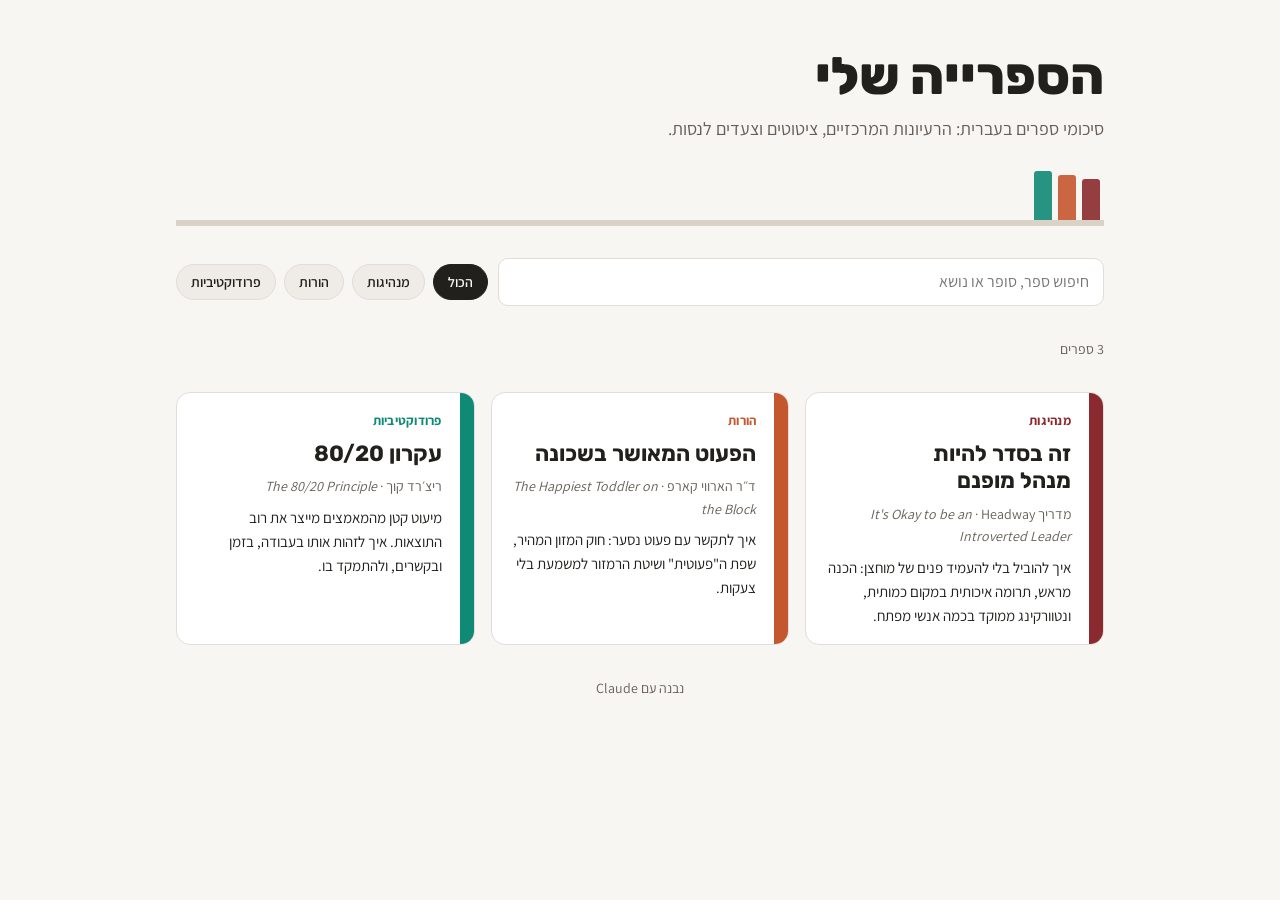
==== index.html @ 2019f7ca "Add files via upload" ====
<!doctype html>
<html lang="he" dir="rtl">
<head>
<meta charset="utf-8">
<meta name="viewport" content="width=device-width,initial-scale=1,viewport-fit=cover">
<title>הספרייה שלי</title>
<meta name="description" content="סיכומי ספרים בעברית">
<link rel="preconnect" href="https://fonts.googleapis.com">
<link rel="stylesheet" href="https://fonts.googleapis.com/css2?family=Rubik:wght@500;700;800&family=Assistant:wght@400;600;700&display=swap">
<style>
*,*::before,*::after{box-sizing:border-box}
:root{
  --bg:#f7f6f3; --surface:#ffffff; --fg:#22201d; --muted:#665f58; --line:#e2ddd6; --chip:#efece7;
  --shelf:#d9d2c7;
  --display:"Rubik","Assistant",system-ui,sans-serif;
  --body:"Assistant","Rubik",system-ui,sans-serif;
  color-scheme:light;
}
@media (prefers-color-scheme:dark){:root:not([data-theme="light"]){
  --bg:#181614; --surface:#211e1b; --fg:#ece8e3; --muted:#a59d94; --line:#34302b; --chip:#2b2723; --shelf:#3a352f; color-scheme:dark}}
:root[data-theme="dark"]{--bg:#181614; --surface:#211e1b; --fg:#ece8e3; --muted:#a59d94; --line:#34302b; --chip:#2b2723; --shelf:#3a352f; color-scheme:dark}
body{margin:0;background:var(--bg);color:var(--fg);font-family:var(--body);font-size:17px;line-height:1.6}
.wrap{max-width:960px;margin:0 auto;padding-block:48px 72px;
  padding-left:max(16px,env(safe-area-inset-left,0px));padding-right:max(16px,env(safe-area-inset-right,0px));
  display:flex;flex-direction:column;gap:32px}
h1{font-family:var(--display);font-weight:800;font-size:clamp(34px,7vw,52px);line-height:1.1;margin:0}
header{display:flex;flex-direction:column;gap:10px}
header p{margin:0;color:var(--muted);font-size:18px}
.spines{display:flex;gap:6px;align-items:flex-end;height:64px;padding:0 4px;border-bottom:6px solid var(--shelf);margin-top:8px}
.spines span{width:18px;border-radius:3px 3px 0 0;opacity:.9}
.tools{display:flex;flex-wrap:wrap;gap:10px;align-items:center}
.search{flex:1 1 220px;font:inherit;font-size:16px;padding:10px 14px;border-radius:10px;border:1px solid var(--line);background:var(--surface);color:var(--fg)}
.search:focus{outline:2px solid var(--fg);outline-offset:1px}
.chips{display:flex;flex-wrap:wrap;gap:8px}
.chip{font:inherit;font-size:14px;font-weight:600;padding:6px 14px;border-radius:999px;border:1px solid var(--line);background:var(--chip);color:var(--fg);cursor:pointer}
.chip[aria-pressed="true"]{background:var(--fg);color:var(--bg);border-color:var(--fg)}
.count{color:var(--muted);font-size:14px}
.grid{display:grid;grid-template-columns:repeat(auto-fill,minmax(260px,1fr));gap:16px}
.card{display:flex;text-decoration:none;color:inherit;background:var(--surface);border:1px solid var(--line);border-radius:14px;overflow:hidden;transition:transform .15s ease,box-shadow .15s ease}
.card:hover{transform:translateY(-2px);box-shadow:0 8px 24px rgb(0 0 0 / .08)}
.card:focus-visible{outline:2px solid var(--fg);outline-offset:2px}
.spine{flex:none;width:14px}
.body{padding:18px 18px 16px;display:flex;flex-direction:column;gap:8px;min-width:0}
.cat{font-size:13px;font-weight:700;letter-spacing:.02em}
.card h2{font-family:var(--display);font-size:22px;font-weight:700;line-height:1.25;margin:0;text-wrap:balance}
.by{color:var(--muted);font-size:14px}
.by bdi{font-style:italic}
.blurb{margin:0;font-size:15px}
.empty{color:var(--muted);text-align:center;padding:40px 0}
footer{color:var(--muted);font-size:14px;text-align:center}
</style>
</head>
<body>
<div class="wrap">
  <header>
    <h1>הספרייה שלי</h1>
    <p>סיכומי ספרים בעברית: הרעיונות המרכזיים, ציטוטים וצעדים לנסות.</p>
    <div class="spines" id="spines" aria-hidden="true"></div>
  </header>

  <div class="tools">
    <input class="search" id="q" type="search" placeholder="חיפוש ספר, סופר או נושא" aria-label="חיפוש">
    <div class="chips" id="chips" role="group" aria-label="סינון לפי נושא"></div>
  </div>
  <div class="count" id="count"></div>
  <div class="grid" id="grid"></div>
  <footer>נבנה עם Claude</footer>
</div>

<script src="books.js"></script>
<script>
(function(){
  var books = window.BOOKS || [];
  var grid = document.getElementById('grid');
  var q = document.getElementById('q');
  var chips = document.getElementById('chips');
  var count = document.getElementById('count');
  var active = 'הכול';

  // Decorative shelf: one spine per book, varied heights
  var spines = document.getElementById('spines');
  books.forEach(function(b, i){
    var s = document.createElement('span');
    s.style.background = b.color;
    s.style.height = (70 + (i * 37) % 30) + '%';
    spines.appendChild(s);
  });

  var cats = ['הכול'].concat(books.map(function(b){return b.category}).filter(function(c, i, a){return c && a.indexOf(c) === i}));
  cats.forEach(function(c){
    var btn = document.createElement('button');
    btn.className = 'chip'; btn.type = 'button'; btn.textContent = c;
    btn.setAttribute('aria-pressed', c === active);
    btn.onclick = function(){ active = c; render(); };
    chips.appendChild(btn);
  });

  function esc(s){ return String(s || '').replace(/[&<>"]/g, function(ch){ return {'&':'&amp;','<':'&lt;','>':'&gt;','"':'&quot;'}[ch]; }); }

  function render(){
    var term = q.value.trim().toLowerCase();
    Array.prototype.forEach.call(chips.children, function(b){ b.setAttribute('aria-pressed', b.textContent === active); });
    var list = books.filter(function(b){
      if (active !== 'הכול' && b.category !== active) return false;
      if (!term) return true;
      return [b.title, b.original, b.author, b.category, b.blurb].join(' ').toLowerCase().indexOf(term) !== -1;
    });
    count.textContent = list.length === 1 ? 'ספר אחד' : list.length + ' ספרים';
    grid.innerHTML = list.length ? list.map(function(b){
      return '<a class="card" href="books/' + esc(b.slug) + '.html">' +
        '<span class="spine" style="background:' + esc(b.color) + '"></span>' +
        '<div class="body">' +
          '<span class="cat" style="color:' + esc(b.color) + '">' + esc(b.category) + '</span>' +
          '<h2>' + esc(b.title) + '</h2>' +
          '<span class="by">' + esc(b.author) + ' · <bdi dir="ltr">' + esc(b.original) + '</bdi></span>' +
          '<p class="blurb">' + esc(b.blurb) + '</p>' +
        '</div></a>';
    }).join('') : '<div class="empty">לא נמצאו ספרים</div>';
  }
  q.addEventListener('input', render);
  render();
})();
</script>
</body>
</html>
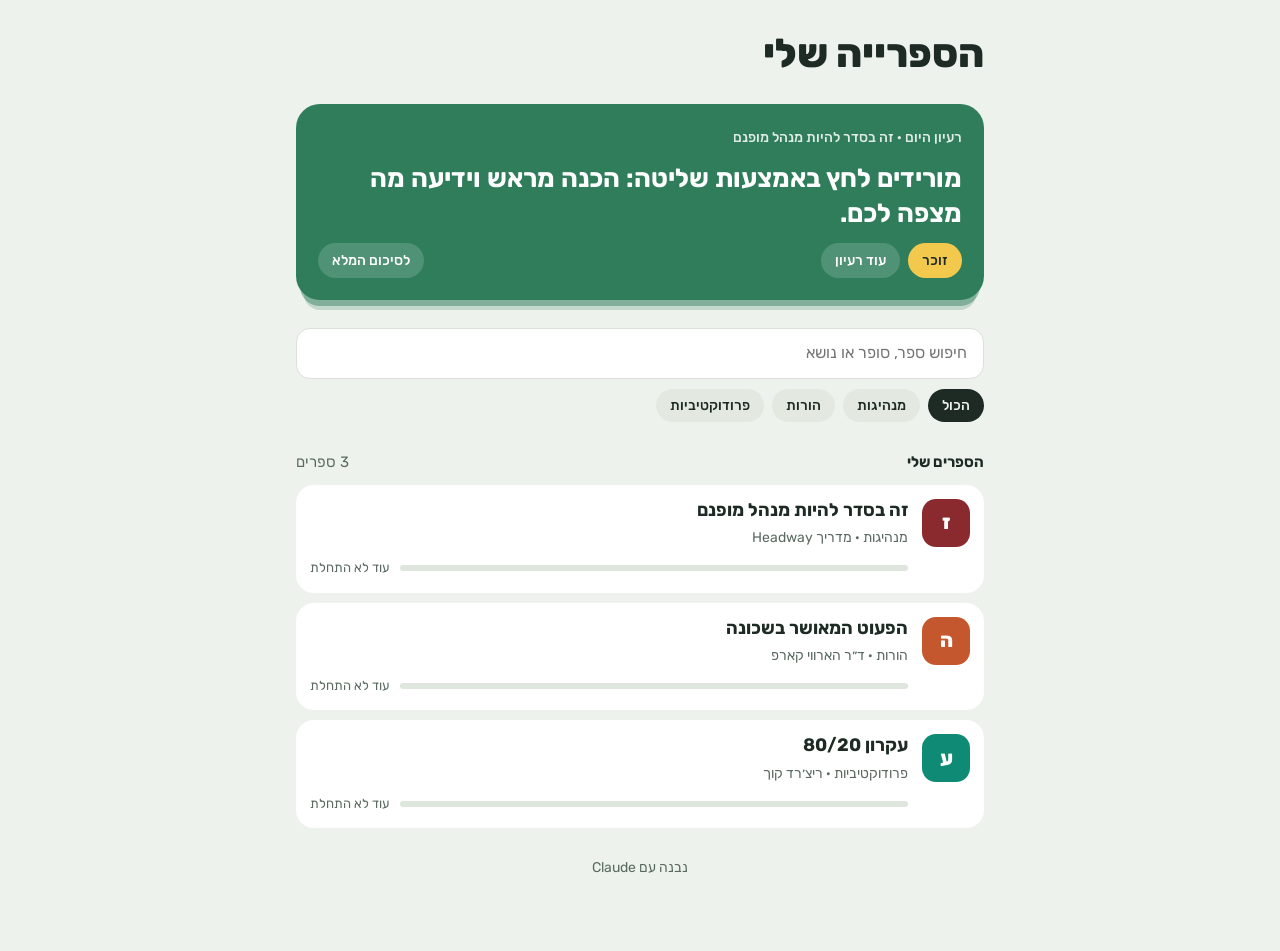
==== commit 0c30cd83: "Redesign site as memory cards: idea of the day, idea deck, step checklists Co-Authored-By: Claude Op" ====
--- a/index.html
+++ b/index.html
@@ -6,46 +6,48 @@
 <title>הספרייה שלי</title>
 <meta name="description" content="סיכומי ספרים בעברית">
 <link rel="preconnect" href="https://fonts.googleapis.com">
-<link rel="stylesheet" href="https://fonts.googleapis.com/css2?family=Rubik:wght@500;700;800&family=Assistant:wght@400;600;700&display=swap">
+<link rel="stylesheet" href="https://fonts.googleapis.com/css2?family=Rubik:wght@400;500;700;800&display=swap">
+<link rel="stylesheet" href="assets/theme.css">
 <style>
-*,*::before,*::after{box-sizing:border-box}
-:root{
-  --bg:#f7f6f3; --surface:#ffffff; --fg:#22201d; --muted:#665f58; --line:#e2ddd6; --chip:#efece7;
-  --shelf:#d9d2c7;
-  --display:"Rubik","Assistant",system-ui,sans-serif;
-  --body:"Assistant","Rubik",system-ui,sans-serif;
-  color-scheme:light;
-}
-@media (prefers-color-scheme:dark){:root:not([data-theme="light"]){
-  --bg:#181614; --surface:#211e1b; --fg:#ece8e3; --muted:#a59d94; --line:#34302b; --chip:#2b2723; --shelf:#3a352f; color-scheme:dark}}
-:root[data-theme="dark"]{--bg:#181614; --surface:#211e1b; --fg:#ece8e3; --muted:#a59d94; --line:#34302b; --chip:#2b2723; --shelf:#3a352f; color-scheme:dark}
-body{margin:0;background:var(--bg);color:var(--fg);font-family:var(--body);font-size:17px;line-height:1.6}
-.wrap{max-width:960px;margin:0 auto;padding-block:48px 72px;
+/* Home: "idea of the day" card on top, then the book list with how much of each book's steps were applied. */
+.wrap{max-width:720px;margin:0 auto;padding-block:32px 72px;
   padding-left:max(16px,env(safe-area-inset-left,0px));padding-right:max(16px,env(safe-area-inset-right,0px));
-  display:flex;flex-direction:column;gap:32px}
-h1{font-family:var(--display);font-weight:800;font-size:clamp(34px,7vw,52px);line-height:1.1;margin:0}
-header{display:flex;flex-direction:column;gap:10px}
-header p{margin:0;color:var(--muted);font-size:18px}
-.spines{display:flex;gap:6px;align-items:flex-end;height:64px;padding:0 4px;border-bottom:6px solid var(--shelf);margin-top:8px}
-.spines span{width:18px;border-radius:3px 3px 0 0;opacity:.9}
-.tools{display:flex;flex-wrap:wrap;gap:10px;align-items:center}
-.search{flex:1 1 220px;font:inherit;font-size:16px;padding:10px 14px;border-radius:10px;border:1px solid var(--line);background:var(--surface);color:var(--fg)}
-.search:focus{outline:2px solid var(--fg);outline-offset:1px}
+  display:flex;flex-direction:column;gap:28px}
+header{display:flex;justify-content:space-between;align-items:center;gap:12px;flex-wrap:wrap}
+h1{font-weight:800;font-size:clamp(28px,6vw,40px);line-height:1.1;margin:0}
+.streak{background:var(--surface);border-radius:999px;padding:4px 12px;font-size:14px;font-weight:700;color:var(--leaf);font-variant-numeric:tabular-nums}
+.streak[hidden]{display:none}
+
+.daily{position:relative;background:var(--leaf);color:var(--leaf-ink);border-radius:24px;padding:22px;display:flex;flex-direction:column;gap:12px;
+  box-shadow:0 10px 0 -4px color-mix(in srgb,var(--leaf) 45%,transparent),0 18px 0 -8px color-mix(in srgb,var(--leaf) 22%,transparent)}
+.daily small{font-size:14px;font-weight:500;opacity:.85}
+.daily p{margin:0;font-size:clamp(20px,4.6vw,26px);font-weight:700;line-height:1.35;text-wrap:pretty;min-height:2.7em}
+.daily .act{display:flex;gap:8px;flex-wrap:wrap;align-items:center}
+.daily button,.daily a{font:inherit;font-size:14px;font-weight:500;border:0;border-radius:999px;padding:6px 14px;cursor:pointer;text-decoration:none;
+  background:color-mix(in srgb,var(--leaf-ink) 16%,transparent);color:inherit}
+.daily button:hover,.daily a:hover{background:color-mix(in srgb,var(--leaf-ink) 26%,transparent)}
+.daily .done{background:var(--sun);color:#1d2b24}
+.daily .done:hover{background:#f5d56e}
+.daily :focus-visible{outline-color:var(--leaf-ink)}
+.daily a{margin-inline-start:auto}
+
+.tools{display:flex;flex-direction:column;gap:10px}
+.search{font:inherit;font-size:16px;padding:11px 16px;border-radius:14px;border:1px solid var(--line);background:var(--surface);color:var(--fg)}
 .chips{display:flex;flex-wrap:wrap;gap:8px}
-.chip{font:inherit;font-size:14px;font-weight:600;padding:6px 14px;border-radius:999px;border:1px solid var(--line);background:var(--chip);color:var(--fg);cursor:pointer}
-.chip[aria-pressed="true"]{background:var(--fg);color:var(--bg);border-color:var(--fg)}
-.count{color:var(--muted);font-size:14px}
-.grid{display:grid;grid-template-columns:repeat(auto-fill,minmax(260px,1fr));gap:16px}
-.card{display:flex;text-decoration:none;color:inherit;background:var(--surface);border:1px solid var(--line);border-radius:14px;overflow:hidden;transition:transform .15s ease,box-shadow .15s ease}
-.card:hover{transform:translateY(-2px);box-shadow:0 8px 24px rgb(0 0 0 / .08)}
-.card:focus-visible{outline:2px solid var(--fg);outline-offset:2px}
-.spine{flex:none;width:14px}
-.body{padding:18px 18px 16px;display:flex;flex-direction:column;gap:8px;min-width:0}
-.cat{font-size:13px;font-weight:700;letter-spacing:.02em}
-.card h2{font-family:var(--display);font-size:22px;font-weight:700;line-height:1.25;margin:0;text-wrap:balance}
-.by{color:var(--muted);font-size:14px}
-.by bdi{font-style:italic}
-.blurb{margin:0;font-size:15px}
+.chip{font:inherit;font-size:14px;font-weight:500;padding:5px 14px;border-radius:999px;border:0;background:var(--chip);color:var(--fg);cursor:pointer}
+.chip[aria-pressed="true"]{background:var(--fg);color:var(--bg)}
+
+.list{display:flex;flex-direction:column;gap:10px}
+.list-head{display:flex;justify-content:space-between;align-items:baseline;font-size:15px;color:var(--muted)}
+.list-head b{color:var(--fg);font-weight:700}
+.row{display:grid;grid-template-columns:48px minmax(0,1fr);gap:4px 14px;align-items:center;background:var(--surface);border-radius:18px;padding:14px;text-decoration:none;color:inherit}
+.row:hover{box-shadow:var(--shadow)}
+.ic{grid-row:span 3;align-self:start;width:48px;height:48px;border-radius:14px;display:grid;place-items:center;color:#fff;font-weight:800;font-size:20px}
+.row h2{margin:0;font-size:18px;font-weight:700;line-height:1.3;text-wrap:balance}
+.row .by{color:var(--muted);font-size:14px}
+.row .by bdi{direction:ltr}
+.row .prog{display:flex;align-items:center;gap:10px;font-size:13px;color:var(--muted);font-variant-numeric:tabular-nums;margin-top:4px}
+.row .prog .bar{flex:1}
 .empty{color:var(--muted);text-align:center;padding:40px 0}
 footer{color:var(--muted);font-size:14px;text-align:center}
 </style>
@@ -54,16 +56,28 @@
 <div class="wrap">
   <header>
     <h1>הספרייה שלי</h1>
-    <p>סיכומי ספרים בעברית: הרעיונות המרכזיים, ציטוטים וצעדים לנסות.</p>
-    <div class="spines" id="spines" aria-hidden="true"></div>
+    <span class="streak" id="streak" hidden></span>
   </header>
+
+  <section class="daily" id="daily" aria-live="polite">
+    <small id="d-src">רעיון היום</small>
+    <p id="d-text">...</p>
+    <div class="act">
+      <button type="button" class="done" id="d-done">זוכר</button>
+      <button type="button" id="d-next">עוד רעיון</button>
+      <a id="d-link" href="#">לסיכום המלא</a>
+    </div>
+  </section>
 
   <div class="tools">
     <input class="search" id="q" type="search" placeholder="חיפוש ספר, סופר או נושא" aria-label="חיפוש">
     <div class="chips" id="chips" role="group" aria-label="סינון לפי נושא"></div>
   </div>
-  <div class="count" id="count"></div>
-  <div class="grid" id="grid"></div>
+
+  <div class="list">
+    <div class="list-head"><b>הספרים שלי</b><span id="count"></span></div>
+    <div class="list" id="grid"></div>
+  </div>
   <footer>נבנה עם Claude</footer>
 </div>
 
@@ -71,31 +85,63 @@
 <script>
 (function(){
   var books = window.BOOKS || [];
-  var grid = document.getElementById('grid');
-  var q = document.getElementById('q');
-  var chips = document.getElementById('chips');
-  var count = document.getElementById('count');
+  var store = {
+    get: function(k){ try { return JSON.parse(localStorage.getItem(k)); } catch(e){ return null; } },
+    set: function(k, v){ try { localStorage.setItem(k, JSON.stringify(v)); } catch(e){} }
+  };
+  function esc(s){ return String(s || '').replace(/[&<>"]/g, function(ch){ return {'&':'&amp;','<':'&lt;','>':'&gt;','"':'&quot;'}[ch]; }); }
+  var today = Math.floor((Date.now() - new Date().getTimezoneOffset() * 60000) / 864e5);
+
+  // ---------- Streak: consecutive days this browser opened the library ----------
+  var st = store.get('lib:streak') || { last: 0, n: 0 };
+  if (st.last !== today){ st.n = st.last === today - 1 ? st.n + 1 : 1; st.last = today; store.set('lib:streak', st); }
+  if (st.n >= 2){ var s = document.getElementById('streak'); s.textContent = st.n + ' ימים ברצף'; s.hidden = false; }
+
+  // ---------- Idea of the day: read the .key lines from one book page at a time ----------
+  var cache = {}, remembered = store.get('lib:remembered') || {};
+  var bi = books.length ? today % books.length : 0, ii = today, tries = 0;
+  var dSrc = document.getElementById('d-src'), dText = document.getElementById('d-text'), dLink = document.getElementById('d-link');
+
+  function ideasOf(b){
+    if (cache[b.slug]) return Promise.resolve(cache[b.slug]);
+    return fetch('books/' + b.slug + '.html').then(function(r){ return r.text(); }).then(function(html){
+      var doc = new DOMParser().parseFromString(html, 'text/html');
+      var list = Array.prototype.map.call(doc.querySelectorAll('.key'), function(k){ return k.textContent.trim(); });
+      return cache[b.slug] = list.length ? list : [b.blurb];
+    }).catch(function(){ return cache[b.slug] = [b.blurb]; });
+  }
+  function show(){
+    if (!books.length){ dText.textContent = 'עוד אין ספרים בספרייה.'; return; }
+    var b = books[bi];
+    ideasOf(b).then(function(list){
+      var i = ii % list.length, text = list[i];
+      // Skip ideas already marked "remembered", unless everything is remembered.
+      if (remembered[b.slug + ':' + i] && tries < 40){ tries++; next(); return; }
+      tries = 0;
+      dSrc.textContent = 'רעיון היום · ' + b.title;
+      dText.textContent = text;
+      dLink.href = 'books/' + b.slug + '.html';
+      dText.dataset.k = b.slug + ':' + i;
+    });
+  }
+  function next(){ bi = (bi + 1) % books.length; if (bi === today % books.length) ii++; show(); }
+  document.getElementById('d-next').onclick = function(){ tries = 0; next(); };
+  document.getElementById('d-done').onclick = function(){
+    if (dText.dataset.k){ remembered[dText.dataset.k] = today; store.set('lib:remembered', remembered); }
+    tries = 0; next();
+  };
+  show();
+
+  // ---------- Book list with search, topic filter and applied-steps progress ----------
+  var grid = document.getElementById('grid'), q = document.getElementById('q'), chips = document.getElementById('chips'), count = document.getElementById('count');
   var active = 'הכול';
-
-  // Decorative shelf: one spine per book, varied heights
-  var spines = document.getElementById('spines');
-  books.forEach(function(b, i){
-    var s = document.createElement('span');
-    s.style.background = b.color;
-    s.style.height = (70 + (i * 37) % 30) + '%';
-    spines.appendChild(s);
-  });
-
-  var cats = ['הכול'].concat(books.map(function(b){return b.category}).filter(function(c, i, a){return c && a.indexOf(c) === i}));
+  var cats = ['הכול'].concat(books.map(function(b){ return b.category; }).filter(function(c, i, a){ return c && a.indexOf(c) === i; }));
   cats.forEach(function(c){
     var btn = document.createElement('button');
     btn.className = 'chip'; btn.type = 'button'; btn.textContent = c;
-    btn.setAttribute('aria-pressed', c === active);
     btn.onclick = function(){ active = c; render(); };
     chips.appendChild(btn);
   });
-
-  function esc(s){ return String(s || '').replace(/[&<>"]/g, function(ch){ return {'&':'&amp;','<':'&lt;','>':'&gt;','"':'&quot;'}[ch]; }); }
 
   function render(){
     var term = q.value.trim().toLowerCase();
@@ -107,14 +153,15 @@
     });
     count.textContent = list.length === 1 ? 'ספר אחד' : list.length + ' ספרים';
     grid.innerHTML = list.length ? list.map(function(b){
-      return '<a class="card" href="books/' + esc(b.slug) + '.html">' +
-        '<span class="spine" style="background:' + esc(b.color) + '"></span>' +
-        '<div class="body">' +
-          '<span class="cat" style="color:' + esc(b.color) + '">' + esc(b.category) + '</span>' +
-          '<h2>' + esc(b.title) + '</h2>' +
-          '<span class="by">' + esc(b.author) + ' · <bdi dir="ltr">' + esc(b.original) + '</bdi></span>' +
-          '<p class="blurb">' + esc(b.blurb) + '</p>' +
-        '</div></a>';
+      var p = store.get('lib:progress:' + b.slug);
+      var pct = p && p.total ? Math.round(100 * p.done / p.total) : 0;
+      var label = p && p.total ? (p.done === p.total ? 'הכול יושם' : p.done + ' מתוך ' + p.total + ' צעדים') : 'עוד לא התחלת';
+      return '<a class="row" href="books/' + esc(b.slug) + '.html">' +
+        '<span class="ic" style="background:' + esc(b.color) + '" aria-hidden="true">' + esc((b.title || '?').charAt(0)) + '</span>' +
+        '<h2>' + esc(b.title) + '</h2>' +
+        '<span class="by">' + esc(b.category) + ' · ' + esc(b.author) + '</span>' +
+        '<span class="prog"><span class="bar"><i style="width:' + pct + '%"></i></span>' + label + '</span>' +
+        '</a>';
     }).join('') : '<div class="empty">לא נמצאו ספרים</div>';
   }
   q.addEventListener('input', render);
--- a/assets/theme.css
+++ b/assets/theme.css
@@ -0,0 +1,25 @@
+/* Shared design tokens for the whole site ("כרטיסי זיכרון" direction).
+   Palette: sage paper, deep forest ink, white cards, leaf green, sun yellow. One typeface: Rubik. */
+:root{
+  --bg:#eef2ec; --surface:#ffffff; --fg:#1d2b24; --muted:#5a6a61; --line:#d9e1d8; --chip:#e3e9e1;
+  --leaf:#2f7d5b; --leaf-ink:#ffffff; --leaf-soft:#dcebe2; --sun:#f2c94c; --track:#dfe6dd;
+  --font:"Rubik",system-ui,sans-serif;
+  --shadow:0 4px 14px rgb(29 43 36 / .08);
+  color-scheme:light;
+}
+@media (prefers-color-scheme:dark){:root:not([data-theme="light"]){
+  --bg:#111915; --surface:#1a2520; --fg:#e4ede7; --muted:#9db0a5; --line:#2a3832; --chip:#22302a;
+  --leaf:#57b98b; --leaf-ink:#0e1712; --leaf-soft:#1f3329; --sun:#f2c94c; --track:#2a3832;
+  --shadow:0 4px 14px rgb(0 0 0 / .35); color-scheme:dark}}
+:root[data-theme="dark"]{
+  --bg:#111915; --surface:#1a2520; --fg:#e4ede7; --muted:#9db0a5; --line:#2a3832; --chip:#22302a;
+  --leaf:#57b98b; --leaf-ink:#0e1712; --leaf-soft:#1f3329; --sun:#f2c94c; --track:#2a3832;
+  --shadow:0 4px 14px rgb(0 0 0 / .35); color-scheme:dark}
+*,*::before,*::after{box-sizing:border-box}
+html{-webkit-text-size-adjust:100%}
+body{margin:0;background:var(--bg);color:var(--fg);font-family:var(--font);font-size:17px;line-height:1.65}
+a{color:inherit}
+:focus-visible{outline:2px solid var(--leaf);outline-offset:2px}
+.bar{height:6px;background:var(--track);border-radius:3px;overflow:hidden}
+.bar i{display:block;height:100%;background:var(--leaf);border-radius:3px;width:0}
+@media (prefers-reduced-motion:no-preference){.bar i{transition:width .3s ease}}
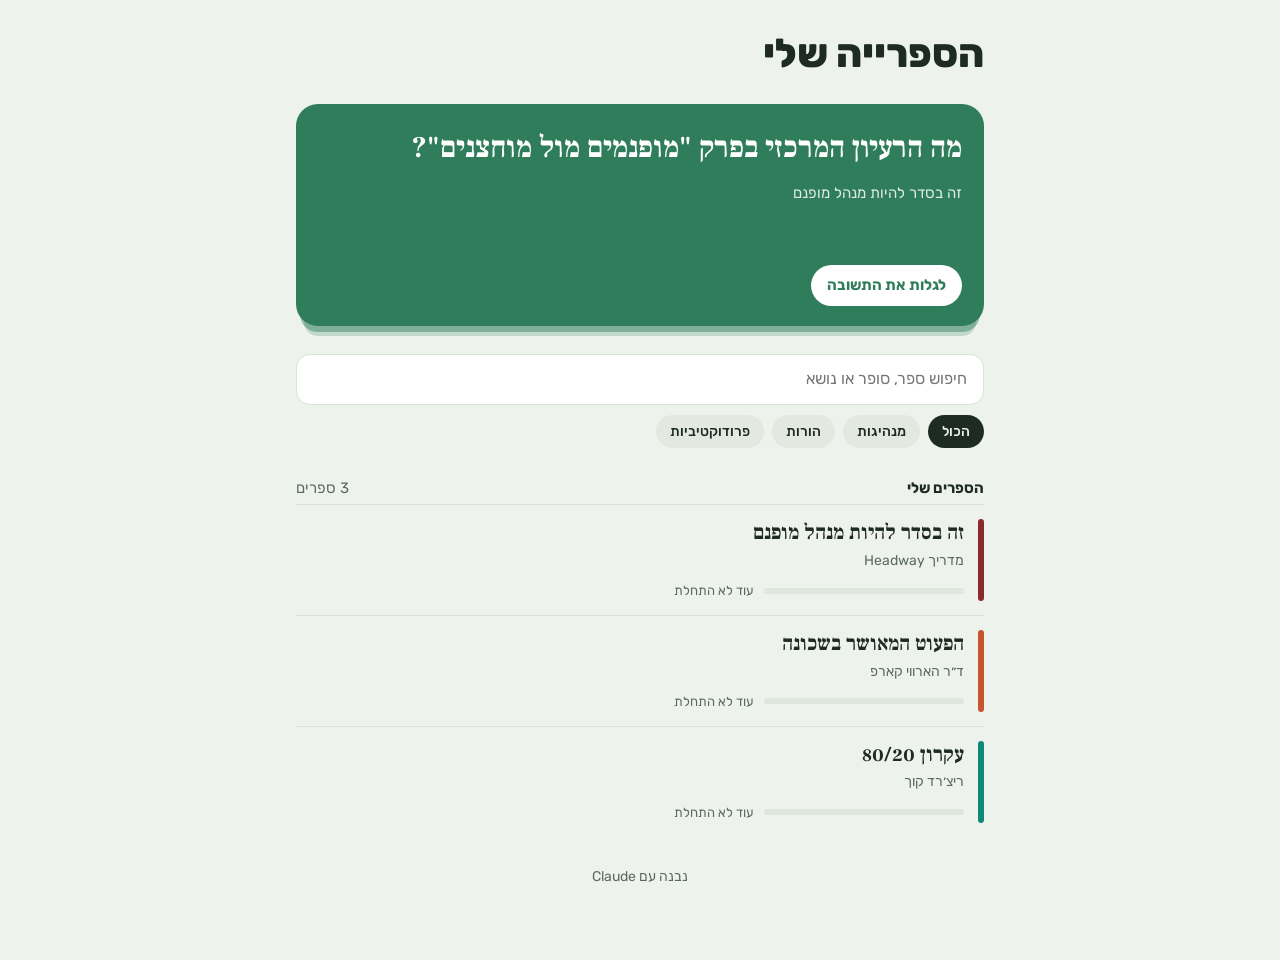
==== commit 955fbdfc: "Refine design with Anthropic frontend-design: flashcard hero, serif for ideas, quieter list Co-Autho" ====
--- a/index.html
+++ b/index.html
@@ -6,10 +6,10 @@
 <title>הספרייה שלי</title>
 <meta name="description" content="סיכומי ספרים בעברית">
 <link rel="preconnect" href="https://fonts.googleapis.com">
-<link rel="stylesheet" href="https://fonts.googleapis.com/css2?family=Rubik:wght@400;500;700;800&display=swap">
+<link rel="stylesheet" href="https://fonts.googleapis.com/css2?family=Frank+Ruhl+Libre:wght@500;700&family=Rubik:wght@400;500;700;800&display=swap">
 <link rel="stylesheet" href="assets/theme.css">
 <style>
-/* Home: "idea of the day" card on top, then the book list with how much of each book's steps were applied. */
+/* Home: a daily flashcard on top (the one bold element), then a quiet list of books with how much of each book's steps were applied. */
 .wrap{max-width:720px;margin:0 auto;padding-block:32px 72px;
   padding-left:max(16px,env(safe-area-inset-left,0px));padding-right:max(16px,env(safe-area-inset-right,0px));
   display:flex;flex-direction:column;gap:28px}
@@ -18,18 +18,28 @@
 .streak{background:var(--surface);border-radius:999px;padding:4px 12px;font-size:14px;font-weight:700;color:var(--leaf);font-variant-numeric:tabular-nums}
 .streak[hidden]{display:none}
 
-.daily{position:relative;background:var(--leaf);color:var(--leaf-ink);border-radius:24px;padding:22px;display:flex;flex-direction:column;gap:12px;
-  box-shadow:0 10px 0 -4px color-mix(in srgb,var(--leaf) 45%,transparent),0 18px 0 -8px color-mix(in srgb,var(--leaf) 22%,transparent)}
-.daily small{font-size:14px;font-weight:500;opacity:.85}
-.daily p{margin:0;font-size:clamp(20px,4.6vw,26px);font-weight:700;line-height:1.35;text-wrap:pretty;min-height:2.7em}
-.daily .act{display:flex;gap:8px;flex-wrap:wrap;align-items:center}
-.daily button,.daily a{font:inherit;font-size:14px;font-weight:500;border:0;border-radius:999px;padding:6px 14px;cursor:pointer;text-decoration:none;
-  background:color-mix(in srgb,var(--leaf-ink) 16%,transparent);color:inherit}
-.daily button:hover,.daily a:hover{background:color-mix(in srgb,var(--leaf-ink) 26%,transparent)}
-.daily .done{background:var(--sun);color:#1d2b24}
-.daily .done:hover{background:#f5d56e}
-.daily :focus-visible{outline-color:var(--leaf-ink)}
-.daily a{margin-inline-start:auto}
+/* The one bold element: a flashcard. Front asks, tap flips, back answers. */
+.daily{perspective:1400px}
+.flip{display:grid;position:relative}
+.face{grid-area:1/1;border-radius:22px;padding:24px 22px 20px;display:flex;flex-direction:column;gap:14px;min-height:220px;backface-visibility:hidden;-webkit-backface-visibility:hidden}
+.front{background:var(--leaf);color:var(--leaf-ink);box-shadow:0 10px 0 -4px color-mix(in srgb,var(--leaf) 45%,transparent),0 18px 0 -8px color-mix(in srgb,var(--leaf) 22%,transparent)}
+.back{background:var(--surface);color:var(--fg);border-top:8px solid var(--sun);transform:rotateY(180deg);box-shadow:0 10px 0 -4px var(--track),0 18px 0 -8px color-mix(in srgb,var(--track) 60%,transparent)}
+.flip.on .front{transform:rotateY(-180deg)}
+.flip.on .back{transform:rotateY(0)}
+@media (prefers-reduced-motion:no-preference){.face{transition:transform .55s cubic-bezier(.2,.7,.2,1)}}
+@media (prefers-reduced-motion:reduce){.flip.on .front{visibility:hidden}.flip:not(.on) .back{visibility:hidden}}
+.serif{font-family:"Frank Ruhl Libre",serif}
+.front .q{margin:0;font-size:clamp(23px,5.4vw,30px);font-weight:700;line-height:1.3;text-wrap:balance}
+.front .src{font-size:15px;opacity:.85}
+.back .idea{margin:0;font-size:clamp(22px,5vw,28px);font-weight:500;line-height:1.4;text-wrap:pretty}
+.back .src{font-size:14px;color:var(--muted)}
+.act{display:flex;gap:8px;flex-wrap:wrap;align-items:center;margin-top:auto}
+.act button,.act a{font:inherit;font-size:15px;font-weight:500;border:0;border-radius:999px;padding:8px 16px;cursor:pointer;text-decoration:none;color:inherit;background:var(--chip)}
+.front .act button{background:var(--leaf-ink);color:var(--leaf);font-weight:700}
+.act .yes{background:var(--leaf);color:var(--leaf-ink);font-weight:700}
+.act a{background:none;color:var(--muted);margin-inline-start:auto;padding-inline:4px}
+.act a:hover{color:var(--leaf)}
+.front :focus-visible{outline-color:var(--leaf-ink)}
 
 .tools{display:flex;flex-direction:column;gap:10px}
 .search{font:inherit;font-size:16px;padding:11px 16px;border-radius:14px;border:1px solid var(--line);background:var(--surface);color:var(--fg)}
@@ -37,17 +47,16 @@
 .chip{font:inherit;font-size:14px;font-weight:500;padding:5px 14px;border-radius:999px;border:0;background:var(--chip);color:var(--fg);cursor:pointer}
 .chip[aria-pressed="true"]{background:var(--fg);color:var(--bg)}
 
-.list{display:flex;flex-direction:column;gap:10px}
-.list-head{display:flex;justify-content:space-between;align-items:baseline;font-size:15px;color:var(--muted)}
+.list-head{display:flex;justify-content:space-between;align-items:baseline;font-size:15px;color:var(--muted);padding-bottom:4px}
 .list-head b{color:var(--fg);font-weight:700}
-.row{display:grid;grid-template-columns:48px minmax(0,1fr);gap:4px 14px;align-items:center;background:var(--surface);border-radius:18px;padding:14px;text-decoration:none;color:inherit}
-.row:hover{box-shadow:var(--shadow)}
-.ic{grid-row:span 3;align-self:start;width:48px;height:48px;border-radius:14px;display:grid;place-items:center;color:#fff;font-weight:800;font-size:20px}
-.row h2{margin:0;font-size:18px;font-weight:700;line-height:1.3;text-wrap:balance}
+/* Quiet list: rows split by hairlines, each book marked by its spine color. */
+.row{display:grid;grid-template-columns:6px minmax(0,1fr);gap:2px 14px;padding:14px 0;border-top:1px solid var(--line);text-decoration:none;color:inherit}
+.row:hover h2{color:var(--leaf)}
+.spine{grid-row:span 3;border-radius:3px}
+.row h2{margin:0;font-family:"Frank Ruhl Libre",serif;font-size:21px;font-weight:700;line-height:1.3;text-wrap:balance}
 .row .by{color:var(--muted);font-size:14px}
-.row .by bdi{direction:ltr}
-.row .prog{display:flex;align-items:center;gap:10px;font-size:13px;color:var(--muted);font-variant-numeric:tabular-nums;margin-top:4px}
-.row .prog .bar{flex:1}
+.row .prog{display:flex;align-items:center;gap:10px;font-size:13px;color:var(--muted);font-variant-numeric:tabular-nums;margin-top:6px}
+.row .prog .bar{flex:1;max-width:200px}
 .empty{color:var(--muted);text-align:center;padding:40px 0}
 footer{color:var(--muted);font-size:14px;text-align:center}
 </style>
@@ -59,13 +68,22 @@
     <span class="streak" id="streak" hidden></span>
   </header>
 
-  <section class="daily" id="daily" aria-live="polite">
-    <small id="d-src">רעיון היום</small>
-    <p id="d-text">...</p>
-    <div class="act">
-      <button type="button" class="done" id="d-done">זוכר</button>
-      <button type="button" id="d-next">עוד רעיון</button>
-      <a id="d-link" href="#">לסיכום המלא</a>
+  <section class="daily" aria-label="כרטיס הזיכרון של היום">
+    <div class="flip" id="flip">
+      <div class="face front" id="front">
+        <p class="q serif" id="d-q">...</p>
+        <span class="src" id="d-book"></span>
+        <div class="act"><button type="button" id="d-flip">לגלות את התשובה</button></div>
+      </div>
+      <div class="face back" id="back" aria-live="polite">
+        <p class="idea serif" id="d-text"></p>
+        <span class="src" id="d-book2"></span>
+        <div class="act">
+          <button type="button" class="yes" id="d-done">זכרתי</button>
+          <button type="button" id="d-next">עוד לא</button>
+          <a id="d-link" href="#">לפרק המלא</a>
+        </div>
+      </div>
     </div>
   </section>
 
@@ -74,9 +92,9 @@
     <div class="chips" id="chips" role="group" aria-label="סינון לפי נושא"></div>
   </div>
 
-  <div class="list">
+  <div>
     <div class="list-head"><b>הספרים שלי</b><span id="count"></span></div>
-    <div class="list" id="grid"></div>
+    <div id="grid"></div>
   </div>
   <footer>נבנה עם Claude</footer>
 </div>
@@ -97,39 +115,53 @@
   if (st.last !== today){ st.n = st.last === today - 1 ? st.n + 1 : 1; st.last = today; store.set('lib:streak', st); }
   if (st.n >= 2){ var s = document.getElementById('streak'); s.textContent = st.n + ' ימים ברצף'; s.hidden = false; }
 
-  // ---------- Idea of the day: read the .key lines from one book page at a time ----------
+  // ---------- Daily flashcard: questions come from the chapters of one book page at a time ----------
   var cache = {}, remembered = store.get('lib:remembered') || {};
   var bi = books.length ? today % books.length : 0, ii = today, tries = 0;
-  var dSrc = document.getElementById('d-src'), dText = document.getElementById('d-text'), dLink = document.getElementById('d-link');
+  var flip = document.getElementById('flip'), front = document.getElementById('front'), back = document.getElementById('back');
+  var dQ = document.getElementById('d-q'), dText = document.getElementById('d-text'), dLink = document.getElementById('d-link');
+  var dBook = document.getElementById('d-book'), dBook2 = document.getElementById('d-book2');
 
   function ideasOf(b){
     if (cache[b.slug]) return Promise.resolve(cache[b.slug]);
     return fetch('books/' + b.slug + '.html').then(function(r){ return r.text(); }).then(function(html){
-      var doc = new DOMParser().parseFromString(html, 'text/html');
-      var list = Array.prototype.map.call(doc.querySelectorAll('.key'), function(k){ return k.textContent.trim(); });
-      return cache[b.slug] = list.length ? list : [b.blurb];
-    }).catch(function(){ return cache[b.slug] = [b.blurb]; });
+      var doc = new DOMParser().parseFromString(html, 'text/html'), list = [];
+      Array.prototype.forEach.call(doc.querySelectorAll('.wrap section'), function(sec, si){
+        var h = sec.querySelector('h2'), t = h ? h.textContent.replace(/^\s*\d+\s*/, '').trim() : '';
+        Array.prototype.forEach.call(sec.querySelectorAll('.key'), function(k){ list.push({ text: k.textContent.trim(), chapter: t, id: sec.id || 's' + (si + 1) }); });
+      });
+      return cache[b.slug] = list.length ? list : [{ text: b.blurb, chapter: '', id: '' }];
+    }).catch(function(){ return cache[b.slug] = [{ text: b.blurb, chapter: '', id: '' }]; });
+  }
+  function setFlipped(on){
+    flip.classList.toggle('on', on);
+    front.inert = on; back.inert = !on;
+    if (on) document.getElementById('d-done').focus({ preventScroll: true });
   }
   function show(){
-    if (!books.length){ dText.textContent = 'עוד אין ספרים בספרייה.'; return; }
+    if (!books.length){ dQ.textContent = 'כשיתווסף ספר ראשון, יופיע כאן כרטיס.'; document.getElementById('d-flip').hidden = true; return; }
     var b = books[bi];
     ideasOf(b).then(function(list){
-      var i = ii % list.length, text = list[i];
+      var i = ii % list.length, it = list[i];
       // Skip ideas already marked "remembered", unless everything is remembered.
       if (remembered[b.slug + ':' + i] && tries < 40){ tries++; next(); return; }
       tries = 0;
-      dSrc.textContent = 'רעיון היום · ' + b.title;
-      dText.textContent = text;
-      dLink.href = 'books/' + b.slug + '.html';
+      dQ.textContent = it.chapter ? 'מה הרעיון המרכזי בפרק "' + it.chapter + '"?' : 'במה עוסק הספר?';
+      dBook.textContent = dBook2.textContent = b.title;
+      dText.textContent = it.text;
+      dLink.href = 'books/' + b.slug + '.html' + (it.id ? '#' + it.id : '');
       dText.dataset.k = b.slug + ':' + i;
     });
   }
   function next(){ bi = (bi + 1) % books.length; if (bi === today % books.length) ii++; show(); }
-  document.getElementById('d-next').onclick = function(){ tries = 0; next(); };
+  function advance(){ setFlipped(false); tries = 0; setTimeout(next, matchMedia('(prefers-reduced-motion:reduce)').matches ? 0 : 280); }
+  document.getElementById('d-flip').onclick = function(){ setFlipped(true); };
+  document.getElementById('d-next').onclick = advance;
   document.getElementById('d-done').onclick = function(){
     if (dText.dataset.k){ remembered[dText.dataset.k] = today; store.set('lib:remembered', remembered); }
-    tries = 0; next();
+    advance();
   };
+  setFlipped(false);
   show();
 
   // ---------- Book list with search, topic filter and applied-steps progress ----------
@@ -157,9 +189,9 @@
       var pct = p && p.total ? Math.round(100 * p.done / p.total) : 0;
       var label = p && p.total ? (p.done === p.total ? 'הכול יושם' : p.done + ' מתוך ' + p.total + ' צעדים') : 'עוד לא התחלת';
       return '<a class="row" href="books/' + esc(b.slug) + '.html">' +
-        '<span class="ic" style="background:' + esc(b.color) + '" aria-hidden="true">' + esc((b.title || '?').charAt(0)) + '</span>' +
+        '<span class="spine" style="background:' + esc(b.color) + '" aria-hidden="true"></span>' +
         '<h2>' + esc(b.title) + '</h2>' +
-        '<span class="by">' + esc(b.category) + ' · ' + esc(b.author) + '</span>' +
+        '<span class="by">' + esc(b.author) + '</span>' +
         '<span class="prog"><span class="bar"><i style="width:' + pct + '%"></i></span>' + label + '</span>' +
         '</a>';
     }).join('') : '<div class="empty">לא נמצאו ספרים</div>';
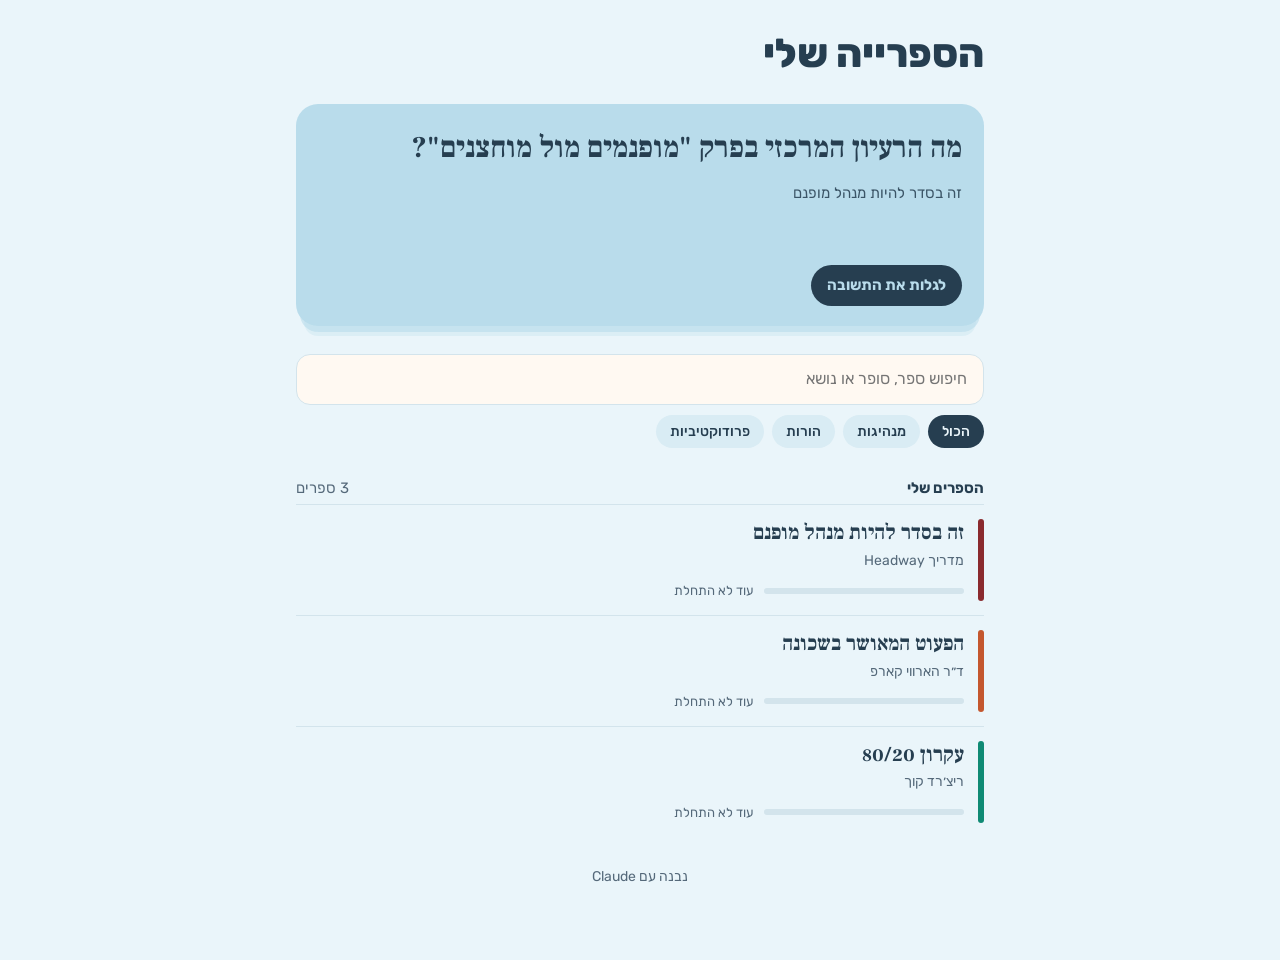
==== commit a3159dfc: "Apply the Sky & Apricot palette with semantic tokens (AA contrast) Co-Authored-By: Claude Opus 5.5 <" ====
--- a/index.html
+++ b/index.html
@@ -15,31 +15,31 @@
   display:flex;flex-direction:column;gap:28px}
 header{display:flex;justify-content:space-between;align-items:center;gap:12px;flex-wrap:wrap}
 h1{font-weight:800;font-size:clamp(28px,6vw,40px);line-height:1.1;margin:0}
-.streak{background:var(--surface);border-radius:999px;padding:4px 12px;font-size:14px;font-weight:700;color:var(--leaf);font-variant-numeric:tabular-nums}
+.streak{background:var(--surface);border-radius:999px;padding:4px 12px;font-size:14px;font-weight:700;color:var(--fg);font-variant-numeric:tabular-nums}
 .streak[hidden]{display:none}
 
 /* The one bold element: a flashcard. Front asks, tap flips, back answers. */
 .daily{perspective:1400px}
 .flip{display:grid;position:relative}
 .face{grid-area:1/1;border-radius:22px;padding:24px 22px 20px;display:flex;flex-direction:column;gap:14px;min-height:220px;backface-visibility:hidden;-webkit-backface-visibility:hidden}
-.front{background:var(--leaf);color:var(--leaf-ink);box-shadow:0 10px 0 -4px color-mix(in srgb,var(--leaf) 45%,transparent),0 18px 0 -8px color-mix(in srgb,var(--leaf) 22%,transparent)}
-.back{background:var(--surface);color:var(--fg);border-top:8px solid var(--sun);transform:rotateY(180deg);box-shadow:0 10px 0 -4px var(--track),0 18px 0 -8px color-mix(in srgb,var(--track) 60%,transparent)}
+.front{background:var(--primary);color:var(--on-primary);box-shadow:0 10px 0 -4px color-mix(in srgb,var(--primary) 60%,transparent),0 18px 0 -8px color-mix(in srgb,var(--primary) 30%,transparent)}
+.back{background:var(--surface);color:var(--fg);border-top:8px solid var(--highlight);transform:rotateY(180deg);box-shadow:0 10px 0 -4px var(--track),0 18px 0 -8px color-mix(in srgb,var(--track) 60%,transparent)}
 .flip.on .front{transform:rotateY(-180deg)}
 .flip.on .back{transform:rotateY(0)}
 @media (prefers-reduced-motion:no-preference){.face{transition:transform .55s cubic-bezier(.2,.7,.2,1)}}
 @media (prefers-reduced-motion:reduce){.flip.on .front{visibility:hidden}.flip:not(.on) .back{visibility:hidden}}
-.serif{font-family:"Frank Ruhl Libre",serif}
+.serif{font-family:var(--serif)}
 .front .q{margin:0;font-size:clamp(23px,5.4vw,30px);font-weight:700;line-height:1.3;text-wrap:balance}
 .front .src{font-size:15px;opacity:.85}
 .back .idea{margin:0;font-size:clamp(22px,5vw,28px);font-weight:500;line-height:1.4;text-wrap:pretty}
 .back .src{font-size:14px;color:var(--muted)}
 .act{display:flex;gap:8px;flex-wrap:wrap;align-items:center;margin-top:auto}
 .act button,.act a{font:inherit;font-size:15px;font-weight:500;border:0;border-radius:999px;padding:8px 16px;cursor:pointer;text-decoration:none;color:inherit;background:var(--chip)}
-.front .act button{background:var(--leaf-ink);color:var(--leaf);font-weight:700}
-.act .yes{background:var(--leaf);color:var(--leaf-ink);font-weight:700}
+.front .act button{background:var(--on-primary);color:var(--primary);font-weight:700}
+.act .yes{background:var(--highlight);color:var(--on-highlight);font-weight:700}
 .act a{background:none;color:var(--muted);margin-inline-start:auto;padding-inline:4px}
-.act a:hover{color:var(--leaf)}
-.front :focus-visible{outline-color:var(--leaf-ink)}
+.act a:hover{color:var(--fg)}
+.front :focus-visible{outline-color:var(--on-primary)}
 
 .tools{display:flex;flex-direction:column;gap:10px}
 .search{font:inherit;font-size:16px;padding:11px 16px;border-radius:14px;border:1px solid var(--line);background:var(--surface);color:var(--fg)}
@@ -51,9 +51,9 @@
 .list-head b{color:var(--fg);font-weight:700}
 /* Quiet list: rows split by hairlines, each book marked by its spine color. */
 .row{display:grid;grid-template-columns:6px minmax(0,1fr);gap:2px 14px;padding:14px 0;border-top:1px solid var(--line);text-decoration:none;color:inherit}
-.row:hover h2{color:var(--leaf)}
+.row:hover h2{text-decoration:underline;text-decoration-color:var(--highlight);text-decoration-thickness:3px;text-underline-offset:5px}
 .spine{grid-row:span 3;border-radius:3px}
-.row h2{margin:0;font-family:"Frank Ruhl Libre",serif;font-size:21px;font-weight:700;line-height:1.3;text-wrap:balance}
+.row h2{margin:0;font-family:var(--serif);font-size:21px;font-weight:700;line-height:1.3;text-wrap:balance}
 .row .by{color:var(--muted);font-size:14px}
 .row .prog{display:flex;align-items:center;gap:10px;font-size:13px;color:var(--muted);font-variant-numeric:tabular-nums;margin-top:6px}
 .row .prog .bar{flex:1;max-width:200px}
--- a/assets/theme.css
+++ b/assets/theme.css
@@ -1,25 +1,31 @@
-/* Shared design tokens for the whole site ("כרטיסי זיכרון" direction).
-   Palette: sage paper, deep forest ink, white cards, leaf green, sun yellow. One typeface: Rubik. */
+/* Shared design tokens for the whole site ("כרטיסי זיכרון" concept, palette "שמיים ומשמש").
+   Sky (#B9DCEB) and apricot (#F6C9A8) are fills only; all text, control borders and progress use --fg (#263E50) for AA contrast. */
 :root{
-  --bg:#eef2ec; --surface:#ffffff; --fg:#1d2b24; --muted:#5a6a61; --line:#d9e1d8; --chip:#e3e9e1;
-  --leaf:#2f7d5b; --leaf-ink:#ffffff; --leaf-soft:#dcebe2; --sun:#f2c94c; --track:#dfe6dd;
-  --font:"Rubik",system-ui,sans-serif;
-  --shadow:0 4px 14px rgb(29 43 36 / .08);
+  --bg:#EAF5FA;          /* page background: very light sky */
+  --surface:#FFF9F2;     /* cards, sheets: warm off-white */
+  --fg:#263E50;          /* text, icons, strong controls: deep blue-gray */
+  --muted:#55697a;       /* secondary text (5.1:1 on --bg) */
+  --line:#d3e4ec; --chip:#d9ecf4; --track:#d3e4ec;
+  --primary:#B9DCEB;     /* flashcard front, selected states */
+  --on-primary:#263E50;
+  --primary-soft:#d9ecf4;
+  --highlight:#F6C9A8;   /* apricot: small accents and the main "remembered" action */
+  --on-highlight:#263E50;
+  --font:"Rubik",system-ui,sans-serif; --serif:"Frank Ruhl Libre",Georgia,serif;
+  --shadow:none;
   color-scheme:light;
 }
 @media (prefers-color-scheme:dark){:root:not([data-theme="light"]){
-  --bg:#111915; --surface:#1a2520; --fg:#e4ede7; --muted:#9db0a5; --line:#2a3832; --chip:#22302a;
-  --leaf:#57b98b; --leaf-ink:#0e1712; --leaf-soft:#1f3329; --sun:#f2c94c; --track:#2a3832;
-  --shadow:0 4px 14px rgb(0 0 0 / .35); color-scheme:dark}}
+  --bg:#0f1a22; --surface:#16242e; --fg:#e6f1f7; --muted:#9fb4c2; --line:#24394a; --chip:#1d3040; --track:#24394a;
+  --primary-soft:#1d3040; color-scheme:dark}}
 :root[data-theme="dark"]{
-  --bg:#111915; --surface:#1a2520; --fg:#e4ede7; --muted:#9db0a5; --line:#2a3832; --chip:#22302a;
-  --leaf:#57b98b; --leaf-ink:#0e1712; --leaf-soft:#1f3329; --sun:#f2c94c; --track:#2a3832;
-  --shadow:0 4px 14px rgb(0 0 0 / .35); color-scheme:dark}
+  --bg:#0f1a22; --surface:#16242e; --fg:#e6f1f7; --muted:#9fb4c2; --line:#24394a; --chip:#1d3040; --track:#24394a;
+  --primary-soft:#1d3040; color-scheme:dark}
 *,*::before,*::after{box-sizing:border-box}
 html{-webkit-text-size-adjust:100%}
 body{margin:0;background:var(--bg);color:var(--fg);font-family:var(--font);font-size:17px;line-height:1.65}
 a{color:inherit}
-:focus-visible{outline:2px solid var(--leaf);outline-offset:2px}
+:focus-visible{outline:2px solid var(--fg);outline-offset:2px}
 .bar{height:6px;background:var(--track);border-radius:3px;overflow:hidden}
-.bar i{display:block;height:100%;background:var(--leaf);border-radius:3px;width:0}
+.bar i{display:block;height:100%;background:var(--fg);border-radius:3px;width:0}
 @media (prefers-reduced-motion:no-preference){.bar i{transition:width .3s ease}}
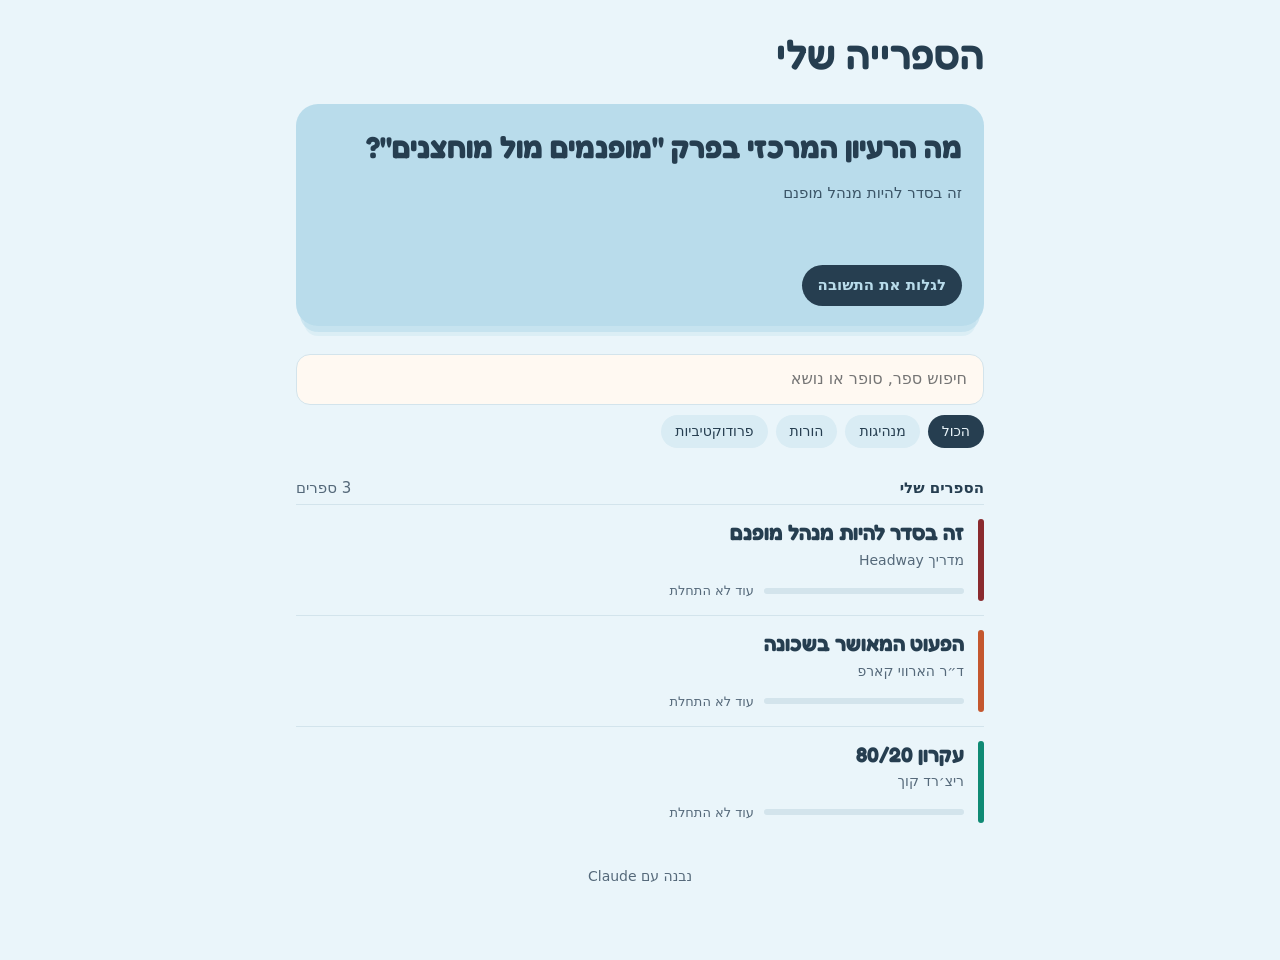
==== commit 19eac97b: "Typography: Fredoka for headings and ideas, Google Sans for text; mark English titles LTR Co-Authore" ====
--- a/index.html
+++ b/index.html
@@ -5,8 +5,13 @@
 <meta name="viewport" content="width=device-width,initial-scale=1,viewport-fit=cover">
 <title>הספרייה שלי</title>
 <meta name="description" content="סיכומי ספרים בעברית">
+<link rel="icon" href="favicon.svg" type="image/svg+xml">
+<link rel="apple-touch-icon" href="apple-touch-icon.png">
+<link rel="manifest" href="manifest.webmanifest">
+<meta name="apple-mobile-web-app-title" content="הספרייה">
+<meta name="theme-color" content="#EAF5FA">
 <link rel="preconnect" href="https://fonts.googleapis.com">
-<link rel="stylesheet" href="https://fonts.googleapis.com/css2?family=Frank+Ruhl+Libre:wght@500;700&family=Rubik:wght@400;500;700;800&display=swap">
+<link rel="stylesheet" href="https://fonts.googleapis.com/css2?family=Fredoka:wght@500;600;700&family=Google+Sans:wght@400;500;700&display=swap">
 <link rel="stylesheet" href="assets/theme.css">
 <style>
 /* Home: a daily flashcard on top (the one bold element), then a quiet list of books with how much of each book's steps were applied. */
@@ -14,7 +19,7 @@
   padding-left:max(16px,env(safe-area-inset-left,0px));padding-right:max(16px,env(safe-area-inset-right,0px));
   display:flex;flex-direction:column;gap:28px}
 header{display:flex;justify-content:space-between;align-items:center;gap:12px;flex-wrap:wrap}
-h1{font-weight:800;font-size:clamp(28px,6vw,40px);line-height:1.1;margin:0}
+h1{font-family:var(--serif);font-weight:600;font-size:clamp(28px,6vw,40px);line-height:1.1;margin:0}
 .streak{background:var(--surface);border-radius:999px;padding:4px 12px;font-size:14px;font-weight:700;color:var(--fg);font-variant-numeric:tabular-nums}
 .streak[hidden]{display:none}
 
--- a/assets/theme.css
+++ b/assets/theme.css
@@ -11,7 +11,8 @@
   --primary-soft:#d9ecf4;
   --highlight:#F6C9A8;   /* apricot: small accents and the main "remembered" action */
   --on-highlight:#263E50;
-  --font:"Rubik",system-ui,sans-serif; --serif:"Frank Ruhl Libre",Georgia,serif;
+  --font:"Google Sans",system-ui,sans-serif;   /* running text */
+  --serif:"Fredoka","Google Sans",sans-serif;  /* headings and ideas (name kept for compatibility) */
   --shadow:none;
   color-scheme:light;
 }
